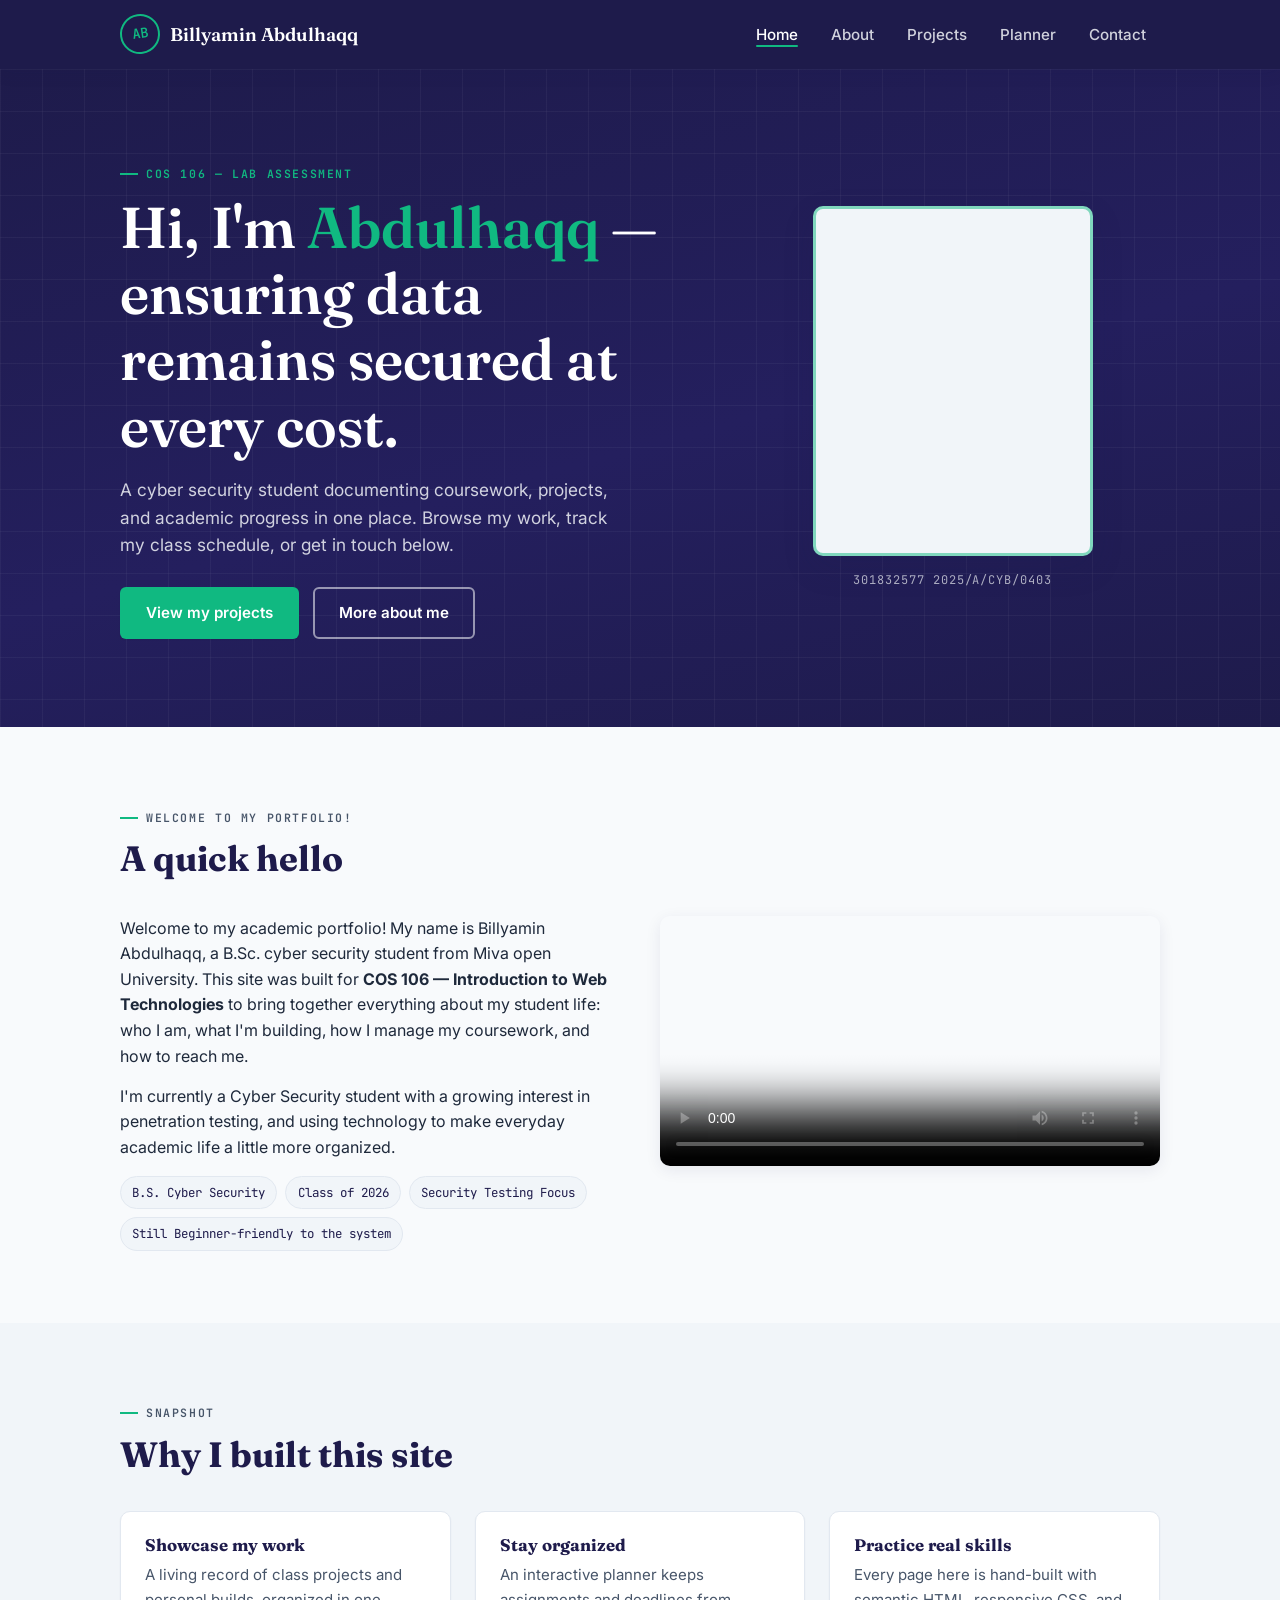
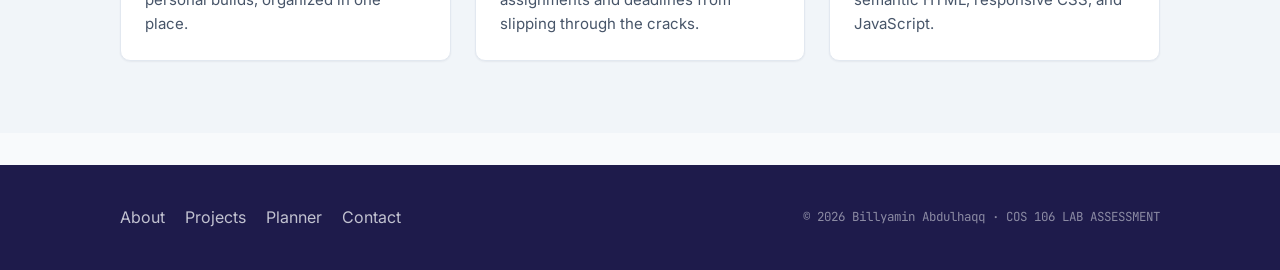
==== index.html @ 33c629e4 "Update index.html" ====
<!DOCTYPE html>
<html lang="en">
<head>
<meta charset="UTF-8">
<meta name="viewport" content="width=device-width, initial-scale=1.0">
<title>Billyamin Abdulhaqq — Student Portfolio</title>
<meta name="description" content="Student portfolio and academic hub for COS 106.">
<link rel="stylesheet" href="style.css">
</head>
<body>
<a class="skip-link" href="#main">Skip to main content</a>

<header class="site-header">
  <nav class="nav container" aria-label="Primary">
    <a href="index.html" class="brand">
      <span class="brand-mark" aria-hidden="true">AB</span>
      Billyamin Abdulhaqq
    </a>
    <button class="nav-toggle" aria-label="Toggle navigation menu" aria-expanded="false">☰</button>
    <ul class="nav-links">
      <li><a href="index.html" class="active" aria-current="page">Home</a></li>
      <li><a href="about.html">About</a></li>
      <li><a href="projects.html">Projects</a></li>
      <li><a href="planner.html">Planner</a></li>
      <li><a href="contact.html">Contact</a></li>
    </ul>
  </nav>
</header>

<main id="main">

  <section class="hero">
    <div class="container hero-inner">
      <div>
        <p class="eyebrow">COS 106 — LAB ASSESSMENT</p>
        <h1 class="hero-title">Hi, I'm <em>Abdulhaqq</em> — ensuring data remains secured at every cost.</h1>
        <p class="hero-lede">A cyber security student documenting coursework, projects, and academic progress in one place. Browse my work, track my class schedule, or get in touch below.</p>
        <div class="hero-actions">
          <a href="projects.html" class="btn btn-primary">View my projects</a>
          <a href="about.html" class="btn btn-outline">More about me</a>
        </div>
      </div>
      <div class="hero-portrait">
        <div class="portrait-frame" role="img" aria-label="Placeholder for student photograph">
            <img source="me.jpeg">
        </div>
        <p class="portrait-caption">301832577 2025/A/CYB/0403</p>
      </div>
    </div>
  </section>

  <section class="section">
    <div class="container">
      <div class="section-head">
        <p class="eyebrow">Welcome To My Portfolio!</p>
        <h2>A quick hello</h2>
      </div>
      <div class="bio-block">
        <div>
          <p>Welcome to my academic portfolio! My name is Billyamin Abdulhaqq, a B.Sc. cyber security student from Miva open University. This site was built for <strong>COS 106 — Introduction to Web Technologies</strong> to bring together everything about my student life: who I am, what I'm building, how I manage my coursework, and how to reach me.</p>
          <p>I'm currently a Cyber Security student with a growing interest in penetration testing, and using technology to make everyday academic life a little more organized.</p>
          <ul class="tag-list" aria-label="Quick facts">
            <li class="tag">B.S. Cyber Security</li>
            <li class="tag">Class of 2026</li>
            <li class="tag">Security Testing Focus</li>
            <li class="tag">Still Beginner-friendly to the system</li>
          </ul>
        </div>
        <div>
          <video controls style="width:100%;border-radius:var(--radius);box-shadow:var(--shadow-md);" preload="metadata" poster="images/video-poster.jpg">
  <source src="" type="video/mp4">
  Your browser doesn't support embedded video. You can <a href="media/intro.mp4">download the video</a> instead.
</video>
        </div>
      </div>
    </div>
  </section>

  <section class="section section-alt">
    <div class="container">
      <div class="section-head">
        <p class="eyebrow">Snapshot</p>
        <h2>Why I built this site</h2>
      </div>
      <div class="grid grid-3">
        <div class="card" style="padding:1.5rem;">
          <h3 style="font-size:1.05rem;margin-bottom:0.5rem;">Showcase my work</h3>
          <p style="color:var(--ink-soft);font-size:0.94rem;">A living record of class projects and personal builds, organized in one place.</p>
        </div>
        <div class="card" style="padding:1.5rem;">
          <h3 style="font-size:1.05rem;margin-bottom:0.5rem;">Stay organized</h3>
          <p style="color:var(--ink-soft);font-size:0.94rem;">An interactive planner keeps assignments and deadlines from slipping through the cracks.</p>
        </div>
        <div class="card" style="padding:1.5rem;">
          <h3 style="font-size:1.05rem;margin-bottom:0.5rem;">Practice real skills</h3>
          <p style="color:var(--ink-soft);font-size:0.94rem;">Every page here is hand-built with semantic HTML, responsive CSS, and JavaScript.</p>
        </div>
      </div>
    </div>
  </section>

</main>

<footer class="site-footer">
  <div class="container footer-inner">
    <nav class="footer-links" aria-label="Footer">
      <a href="about.html">About</a>
      <a href="projects.html">Projects</a>
      <a href="planner.html">Planner</a>
      <a href="contact.html">Contact</a>
    </nav>
    <p class="footer-note">&copy; 2026 Billyamin Abdulhaqq · COS 106 LAB ASSESSMENT</p>
  </div>
</footer>

<script src="script.js"></script>
</body>
</html>
---- style.css ----
@import url('https://fonts.googleapis.com/css2?family=Fraunces:opsz,wght@9..144,400;9..144,500;9..144,600;9..144,700&family=Inter:wght@400;500;600;700&family=JetBrains+Mono:wght@400;500;600&display=swap');

:root {
  --indigo: #1E1B4B;
  --indigo-soft: #322c7a;
  --sage: #10B981;
  --teal: #0D9488;
  --paper: #F8FAFC;
  --panel: #F1F5F9;
  --ink: #1E293B;
  --ink-soft: #475569;
  --line: #E2E8F0;
  --white: #FFFFFF;

  --font-display: 'Fraunces', Georgia, serif;
  --font-body: 'Inter', -apple-system, BlinkMacSystemFont, 'Segoe UI', sans-serif;
  --font-mono: 'JetBrains Mono', 'Courier New', monospace;

  --radius: 10px;
  --radius-sm: 6px;
  --shadow-sm: 0 1px 2px rgba(30, 27, 75, 0.06);
  --shadow-md: 0 4px 16px rgba(30, 27, 75, 0.08);
  --shadow-lg: 0 12px 32px rgba(30, 27, 75, 0.14);
  --transition: 200ms cubic-bezier(0.4, 0, 0.2, 1);
  --max-width: 1120px;
}

/* ---------- Reset ---------- */
*, *::before, *::after { box-sizing: border-box; margin: 0; padding: 0; }
html { scroll-behavior: smooth; }
body {
  font-family: var(--font-body);
  color: var(--ink);
  background: var(--paper);
  line-height: 1.6;
  -webkit-font-smoothing: antialiased;
}
img { max-width: 100%; display: block; }
a { color: inherit; text-decoration: none; }
ul, ol { list-style: none; }
button, input, textarea, select { font: inherit; color: inherit; }
h1, h2, h3, h4 { font-family: var(--font-display); line-height: 1.15; color: var(--indigo); }

@media (prefers-reduced-motion: reduce) {
  *, *::before, *::after {
    animation-duration: 0.01ms !important;
    animation-iteration-count: 1 !important;
    transition-duration: 0.01ms !important;
    scroll-behavior: auto !important;
  }
}

:focus-visible {
  outline: 3px solid var(--sage);
  outline-offset: 2px;
  border-radius: 3px;
}

.container {
  max-width: var(--max-width);
  margin-inline: auto;
  padding-inline: clamp(1.25rem, 4vw, 2.5rem);
}

.visually-hidden {
  position: absolute; width: 1px; height: 1px; overflow: hidden;
  clip: rect(0,0,0,0); white-space: nowrap; border: 0; padding: 0; margin: -1px;
}

/* ---------- Eyebrow / course-code labels (signature motif) ----------
   Every section is tagged like a catalog entry, e.g. "BIO — 01",
   echoing a course-catalog / transcript aesthetic throughout the site. */
.eyebrow {
  display: inline-flex;
  align-items: center;
  gap: 0.5rem;
  font-family: var(--font-mono);
  font-size: 0.72rem;
  letter-spacing: 0.14em;
  text-transform: uppercase;
  color: var(--teal);
  font-weight: 600;
  margin-bottom: 0.75rem;
}
.eyebrow::before {
  content: "";
  width: 18px;
  height: 2px;
  background: var(--sage);
  display: inline-block;
}

/* ---------- Skip link ---------- */
.skip-link {
  position: absolute;
  left: -999px;
  top: 0;
  background: var(--sage);
  color: var(--white);
  padding: 0.75rem 1.25rem;
  z-index: 200;
  border-radius: 0 0 var(--radius-sm) 0;
}
.skip-link:focus { left: 0; }

/* ---------- Header / Nav ---------- */
.site-header {
  position: sticky;
  top: 0;
  z-index: 100;
  background: var(--indigo);
  box-shadow: var(--shadow-md);
}
.nav {
  display: flex;
  align-items: center;
  justify-content: space-between;
  padding-block: 0.9rem;
}
.brand {
  display: flex;
  align-items: center;
  gap: 0.65rem;
  font-family: var(--font-display);
  color: var(--white);
  font-size: 1.15rem;
  font-weight: 600;
}
.brand-mark {
  width: 40px;
  height: 40px;
  border-radius: 50%;
  border: 2px solid var(--sage);
  display: grid;
  place-items: center;
  font-family: var(--font-mono);
  font-size: 0.85rem;
  color: var(--sage);
  transform: rotate(-8deg);
  flex-shrink: 0;
}
.nav-toggle {
  display: none;
  background: none;
  border: 1px solid rgba(248,250,252,0.35);
  border-radius: var(--radius-sm);
  color: var(--white);
  width: 42px;
  height: 38px;
  cursor: pointer;
  font-size: 1.1rem;
}
.nav-links {
  display: flex;
  gap: 0.25rem;
  align-items: center;
}
.nav-links a {
  color: rgba(248,250,252,0.82);
  font-weight: 500;
  font-size: 0.95rem;
  padding: 0.5rem 0.9rem;
  border-radius: var(--radius-sm);
  position: relative;
  transition: color var(--transition), background var(--transition);
}
.nav-links a:hover,
.nav-links a:focus-visible {
  color: var(--white);
  background: rgba(16, 185, 129, 0.16);
}
.nav-links a.active {
  color: var(--white);
}
.nav-links a.active::after {
  content: "";
  position: absolute;
  left: 0.9rem;
  right: 0.9rem;
  bottom: 0.28rem;
  height: 2px;
  background: var(--sage);
  border-radius: 2px;
}

/* ---------- Buttons ---------- */
.btn {
  display: inline-flex;
  align-items: center;
  gap: 0.5rem;
  font-weight: 600;
  font-size: 0.95rem;
  padding: 0.75rem 1.5rem;
  border-radius: var(--radius-sm);
  border: 2px solid transparent;
  cursor: pointer;
  transition: transform var(--transition), box-shadow var(--transition), background var(--transition), color var(--transition);
}
.btn:hover { transform: translateY(-2px); }
.btn:active { transform: translateY(0); }
.btn-primary {
  background: var(--sage);
  color: var(--white);
  box-shadow: var(--shadow-sm);
}
.btn-primary:hover { background: var(--teal); box-shadow: var(--shadow-md); }
.btn-outline {
  background: transparent;
  border-color: rgba(248,250,252,0.55);
  color: var(--white);
}
.btn-outline:hover { border-color: var(--sage); color: var(--sage); }
.btn-ghost {
  background: var(--panel);
  color: var(--indigo);
  border-color: var(--line);
}
.btn-ghost:hover { border-color: var(--sage); color: var(--teal); }
.btn-danger {
  background: transparent;
  border-color: #FCA5A5;
  color: #B91C1C;
  padding: 0.45rem 0.85rem;
  font-size: 0.85rem;
}
.btn-danger:hover { background: #FEF2F2; }

/* ---------- Hero ---------- */
.hero {
  background: linear-gradient(165deg, var(--indigo) 0%, #241f5e 55%, var(--indigo) 100%);
  color: var(--paper);
  position: relative;
  overflow: hidden;
}
.hero::before {
  content: "";
  position: absolute;
  inset: 0;
  background-image:
    linear-gradient(rgba(248,250,252,0.045) 1px, transparent 1px),
    linear-gradient(90deg, rgba(248,250,252,0.045) 1px, transparent 1px);
  background-size: 42px 42px;
  pointer-events: none;
}
.hero-inner {
  position: relative;
  display: grid;
  grid-template-columns: 1.15fr 0.85fr;
  gap: clamp(2rem, 5vw, 4rem);
  align-items: center;
  padding-block: clamp(3rem, 7vw, 5.5rem);
}
.hero .eyebrow { color: var(--sage); }
.hero-title {
  font-size: clamp(2.3rem, 5vw, 3.6rem);
  color: var(--white);
  font-weight: 600;
  margin-bottom: 1rem;
}
.hero-title em { color: var(--sage); font-style: normal; }
.hero-lede {
  font-size: 1.08rem;
  color: rgba(248,250,252,0.82);
  max-width: 46ch;
  margin-bottom: 1.75rem;
}
.hero-actions { display: flex; gap: 0.85rem; flex-wrap: wrap; }

.hero-portrait {
  justify-self: center;
  display: flex;
  flex-direction: column;
  align-items: center;
  gap: 0.9rem;
  animation: fade-up 700ms var(--transition) both;
}
.portrait-frame {
  width: min(280px, 70vw);
  aspect-ratio: 4 / 5;
  border-radius: var(--radius);
  background: var(--panel);
  border: 3px solid rgba(16,185,129,0.5);
  display: grid;
  place-items: center;
  color: var(--ink-soft);
  text-align: center;
  gap: 0.5rem;
  box-shadow: var(--shadow-lg);
  padding: 1rem;
}
.portrait-frame svg { width: 46%; opacity: 0.55; }
.portrait-caption {
  font-family: var(--font-mono);
  font-size: 0.75rem;
  letter-spacing: 0.08em;
  color: rgba(248,250,252,0.65);
  text-transform: uppercase;
}

@keyframes fade-up {
  from { opacity: 0; transform: translateY(14px); }
  to { opacity: 1; transform: translateY(0); }
}
.fade-in {
  animation: fade-up 600ms var(--transition) both;
}

/* ---------- Sections / cards ---------- */
main { display: block; }
.section {
  padding-block: clamp(3rem, 6vw, 4.5rem);
}
.section-alt { background: var(--panel); }
.section-head {
  max-width: 62ch;
  margin-bottom: 2.25rem;
}
.section-head h2 { font-size: clamp(1.6rem, 3vw, 2.2rem); }
.section-head p { color: var(--ink-soft); margin-top: 0.6rem; }

.card {
  background: var(--white);
  border: 1px solid var(--line);
  border-radius: var(--radius);
  box-shadow: var(--shadow-sm);
  transition: transform var(--transition), box-shadow var(--transition), border-color var(--transition);
}
.card:hover {
  transform: translateY(-4px);
  box-shadow: var(--shadow-md);
  border-color: rgba(16,185,129,0.4);
}

/* ---------- Grid utilities ---------- */
.grid { display: grid; gap: 1.5rem; }
.grid-2 { grid-template-columns: repeat(2, 1fr); }
.grid-3 { grid-template-columns: repeat(3, 1fr); }
.grid-4 { grid-template-columns: repeat(4, 1fr); }

/* ---------- Bio / About blocks ---------- */
.bio-block { display: grid; grid-template-columns: 1fr 1fr; gap: 2.5rem; align-items: start; }
.bio-block p + p { margin-top: 0.9rem; }
.tag-list { display: flex; flex-wrap: wrap; gap: 0.5rem; margin-top: 1rem; }
.tag {
  font-family: var(--font-mono);
  font-size: 0.78rem;
  padding: 0.35rem 0.7rem;
  background: var(--panel);
  border: 1px solid var(--line);
  border-radius: 999px;
  color: var(--indigo);
}
.check-list li, .bullet-list li {
  position: relative;
  padding-left: 1.5rem;
  margin-bottom: 0.55rem;
  color: var(--ink-soft);
}
.check-list li::before {
  content: "✓";
  position: absolute;
  left: 0;
  color: var(--sage);
  font-weight: 700;
}
.bullet-list li::before {
  content: "";
  position: absolute;
  left: 0;
  top: 0.55em;
  width: 6px;
  height: 6px;
  background: var(--teal);
  border-radius: 50%;
}

.skill-meter { margin-bottom: 1.1rem; }
.skill-meter .meter-label {
  display: flex;
  justify-content: space-between;
  font-size: 0.88rem;
  margin-bottom: 0.35rem;
  font-weight: 500;
}
.meter-track {
  height: 8px;
  border-radius: 999px;
  background: var(--line);
  overflow: hidden;
}
.meter-fill {
  height: 100%;
  background: linear-gradient(90deg, var(--teal), var(--sage));
  border-radius: 999px;
  width: 0;
  animation: fill-meter 1000ms var(--transition) forwards;
  animation-delay: 200ms;
}
@keyframes fill-meter { to { width: var(--pct); } }

/* ---------- Media placeholder (video/audio) ---------- */
.media-placeholder {
  background: var(--indigo);
  border-radius: var(--radius);
  color: var(--paper);
  display: grid;
  place-items: center;
  aspect-ratio: 16/9;
  position: relative;
  overflow: hidden;
}
.media-placeholder::before {
  content: "";
  position: absolute; inset: 0;
  background: radial-gradient(circle at 30% 20%, rgba(16,185,129,0.25), transparent 60%);
}
.media-placeholder .play-btn {
  position: relative;
  width: 64px; height: 64px;
  border-radius: 50%;
  background: var(--sage);
  display: grid; place-items: center;
  box-shadow: var(--shadow-lg);
  transition: transform var(--transition);
}
.media-placeholder:hover .play-btn { transform: scale(1.08); }
video, audio { width: 100%; border-radius: var(--radius); }

/* ---------- Table (schedule / grades / skills) ---------- */
.table-wrap {
  overflow-x: auto;
  border-radius: var(--radius);
  border: 1px solid var(--line);
  box-shadow: var(--shadow-sm);
}
table {
  width: 100%;
  border-collapse: collapse;
  background: var(--white);
  min-width: 560px;
}
caption {
  text-align: left;
  font-family: var(--font-mono);
  font-size: 0.75rem;
  letter-spacing: 0.08em;
  text-transform: uppercase;
  color: var(--ink-soft);
  padding: 0.85rem 1rem 0;
}
thead th {
  background: var(--indigo);
  color: var(--white);
  font-family: var(--font-mono);
  font-weight: 500;
  font-size: 0.8rem;
  letter-spacing: 0.05em;
  text-transform: uppercase;
  text-align: left;
  padding: 0.85rem 1rem;
}
tbody td {
  padding: 0.8rem 1rem;
  border-top: 1px solid var(--line);
  font-size: 0.94rem;
}
tbody tr:nth-child(even) { background: var(--panel); }
tbody tr:hover { background: rgba(16,185,129,0.08); }
.grade-a { color: var(--teal); font-weight: 600; }

/* ---------- Projects ---------- */
.project-card { overflow: hidden; display: flex; flex-direction: column; }
.project-thumb {
  aspect-ratio: 16/10;
  background: linear-gradient(135deg, var(--indigo), var(--indigo-soft));
  display: grid;
  place-items: center;
  color: rgba(248,250,252,0.7);
}
.project-thumb svg { width: 34%; opacity: 0.7; }
.project-body { padding: 1.5rem; display: flex; flex-direction: column; gap: 0.75rem; flex: 1; }
.project-body h3 { font-size: 1.15rem; }
.project-body p { color: var(--ink-soft); font-size: 0.95rem; flex: 1; }
.project-tags { display: flex; flex-wrap: wrap; gap: 0.4rem; }
.project-link {
  color: var(--teal);
  font-weight: 600;
  font-size: 0.92rem;
  display: inline-flex;
  align-items: center;
  gap: 0.35rem;
  transition: gap var(--transition), color var(--transition);
}
.project-link:hover { gap: 0.55rem; color: var(--sage); }

/* ---------- Planner ---------- */
.planner-panel {
  background: var(--white);
  border: 1px solid var(--line);
  border-radius: var(--radius);
  box-shadow: var(--shadow-md);
  padding: clamp(1.25rem, 3vw, 2rem);
}
.planner-form {
  display: grid;
  grid-template-columns: 1.6fr 1fr 1fr auto;
  gap: 0.75rem;
  margin-bottom: 1.5rem;
}
.field { display: flex; flex-direction: column; gap: 0.35rem; }
.field label {
  font-size: 0.78rem;
  font-weight: 600;
  color: var(--ink-soft);
  text-transform: uppercase;
  letter-spacing: 0.04em;
}
input, textarea, select {
  background: var(--panel);
  border: 1.5px solid var(--line);
  border-radius: var(--radius-sm);
  padding: 0.65rem 0.85rem;
  font-size: 0.95rem;
  transition: border-color var(--transition), background var(--transition);
}
input:focus, textarea:focus, select:focus {
  border-color: var(--sage);
  background: var(--white);
  outline: none;
}
.planner-stats {
  display: flex;
  gap: 1.5rem;
  flex-wrap: wrap;
  margin-bottom: 1.25rem;
  padding-bottom: 1.25rem;
  border-bottom: 1px dashed var(--line);
  font-family: var(--font-mono);
  font-size: 0.85rem;
  color: var(--ink-soft);
}
.planner-stats strong { color: var(--indigo); font-size: 1.1rem; display: block; font-family: var(--font-body); }
.planner-filters { display: flex; gap: 0.5rem; margin-bottom: 1rem; }
.filter-btn {
  font-size: 0.82rem;
  font-weight: 600;
  padding: 0.4rem 0.9rem;
  border-radius: 999px;
  border: 1.5px solid var(--line);
  background: var(--white);
  cursor: pointer;
  color: var(--ink-soft);
  transition: all var(--transition);
}
.filter-btn.active, .filter-btn:hover { border-color: var(--sage); color: var(--teal); background: rgba(16,185,129,0.08); }

#task-list { display: flex; flex-direction: column; gap: 0.6rem; }
.task-item {
  display: flex;
  align-items: center;
  gap: 0.85rem;
  padding: 0.85rem 1rem;
  background: var(--panel);
  border: 1px solid var(--line);
  border-radius: var(--radius-sm);
  animation: fade-up 350ms var(--transition) both;
}
.task-check {
  width: 22px; height: 22px;
  border-radius: 50%;
  border: 2px solid var(--sage);
  background: transparent;
  cursor: pointer;
  flex-shrink: 0;
  display: grid;
  place-items: center;
  color: transparent;
  font-size: 0.8rem;
  transition: all var(--transition);
}
.task-check:hover { background: rgba(16,185,129,0.15); }
.task-item.completed .task-check { background: var(--sage); color: var(--white); }
.task-main { flex: 1; min-width: 0; }
.task-title { font-weight: 500; }
.task-item.completed .task-title { text-decoration: line-through; color: var(--ink-soft); }
.task-meta { font-family: var(--font-mono); font-size: 0.75rem; color: var(--ink-soft); margin-top: 0.15rem; }
.task-priority {
  font-size: 0.7rem;
  font-family: var(--font-mono);
  padding: 0.2rem 0.55rem;
  border-radius: 999px;
  text-transform: uppercase;
  flex-shrink: 0;
}
.priority-high { background: #FEF2F2; color: #B91C1C; }
.priority-medium { background: #FFFBEB; color: #B45309; }
.priority-low { background: #ECFDF5; color: var(--teal); }
.task-delete {
  background: none;
  border: none;
  color: var(--ink-soft);
  cursor: pointer;
  font-size: 1.1rem;
  padding: 0.3rem;
  border-radius: 4px;
  flex-shrink: 0;
  transition: color var(--transition), background var(--transition);
}
.task-delete:hover { color: #B91C1C; background: #FEF2F2; }
.empty-state {
  text-align: center;
  padding: 2.5rem 1rem;
  color: var(--ink-soft);
}
.empty-state svg { width: 48px; margin: 0 auto 0.75rem; opacity: 0.4; }

/* ---------- Contact ---------- */
.contact-layout { display: grid; grid-template-columns: 1fr 1.3fr; gap: 2.5rem; }
.contact-form { display: flex; flex-direction: column; gap: 1.1rem; }
.form-row { display: flex; flex-direction: column; gap: 0.4rem; }
.form-row label { font-size: 0.85rem; font-weight: 600; }
.required-mark { color: var(--teal); }
.error-text {
  font-size: 0.8rem;
  color: #B91C1C;
  min-height: 1.1em;
}
input.invalid, textarea.invalid { border-color: #FCA5A5; background: #FEF2F2; }
.form-status {
  padding: 0.9rem 1.1rem;
  border-radius: var(--radius-sm);
  font-size: 0.9rem;
  font-weight: 500;
  display: none;
}
.form-status.show { display: block; animation: fade-up 300ms var(--transition) both; }
.form-status.success { background: #ECFDF5; color: #047857; border: 1px solid #A7F3D0; }
.form-status.error { background: #FEF2F2; color: #B91C1C; border: 1px solid #FCA5A5; }
.contact-info-list { display: flex; flex-direction: column; gap: 1.25rem; }
.contact-info-item { display: flex; gap: 0.9rem; align-items: flex-start; }
.contact-info-icon {
  width: 40px; height: 40px;
  border-radius: 50%;
  background: var(--indigo);
  color: var(--sage);
  display: grid; place-items: center;
  flex-shrink: 0;
}

/* ---------- Footer ---------- */
.site-footer {
  background: var(--indigo);
  color: rgba(248,250,252,0.75);
  padding-block: 2.5rem;
  margin-top: 2rem;
}
.footer-inner {
  display: flex;
  justify-content: space-between;
  align-items: center;
  flex-wrap: wrap;
  gap: 1rem;
}
.footer-links { display: flex; gap: 1.25rem; }
.footer-links a:hover { color: var(--sage); }
.footer-note { font-family: var(--font-mono); font-size: 0.78rem; color: rgba(248,250,252,0.5); }

/* ---------- Responsive ---------- */
@media (max-width: 900px) {
  .bio-block { grid-template-columns: 1fr; }
  .contact-layout { grid-template-columns: 1fr; }
  .hero-inner { grid-template-columns: 1fr; text-align: left; }
  .hero-portrait { justify-self: start; }
  .grid-4 { grid-template-columns: repeat(2, 1fr); }
  .grid-3 { grid-template-columns: repeat(2, 1fr); }
}

@media (max-width: 700px) {
  .nav-toggle { display: block; }
  .nav-links {
    position: absolute;
    top: 100%;
    left: 0;
    right: 0;
    background: var(--indigo);
    flex-direction: column;
    align-items: stretch;
    padding: 0.5rem 1.25rem 1rem;
    display: none;
    box-shadow: var(--shadow-md);
  }
  .nav-links.open { display: flex; }
  .nav-links a { padding: 0.75rem 0.5rem; }
  .planner-form { grid-template-columns: 1fr; }
  .grid-2, .grid-3, .grid-4 { grid-template-columns: 1fr; }
  .planner-stats { gap: 1rem; }
}

@media (max-width: 480px) {
  .hero-actions { flex-direction: column; }
  .btn { width: 100%; justify-content: center; }
}
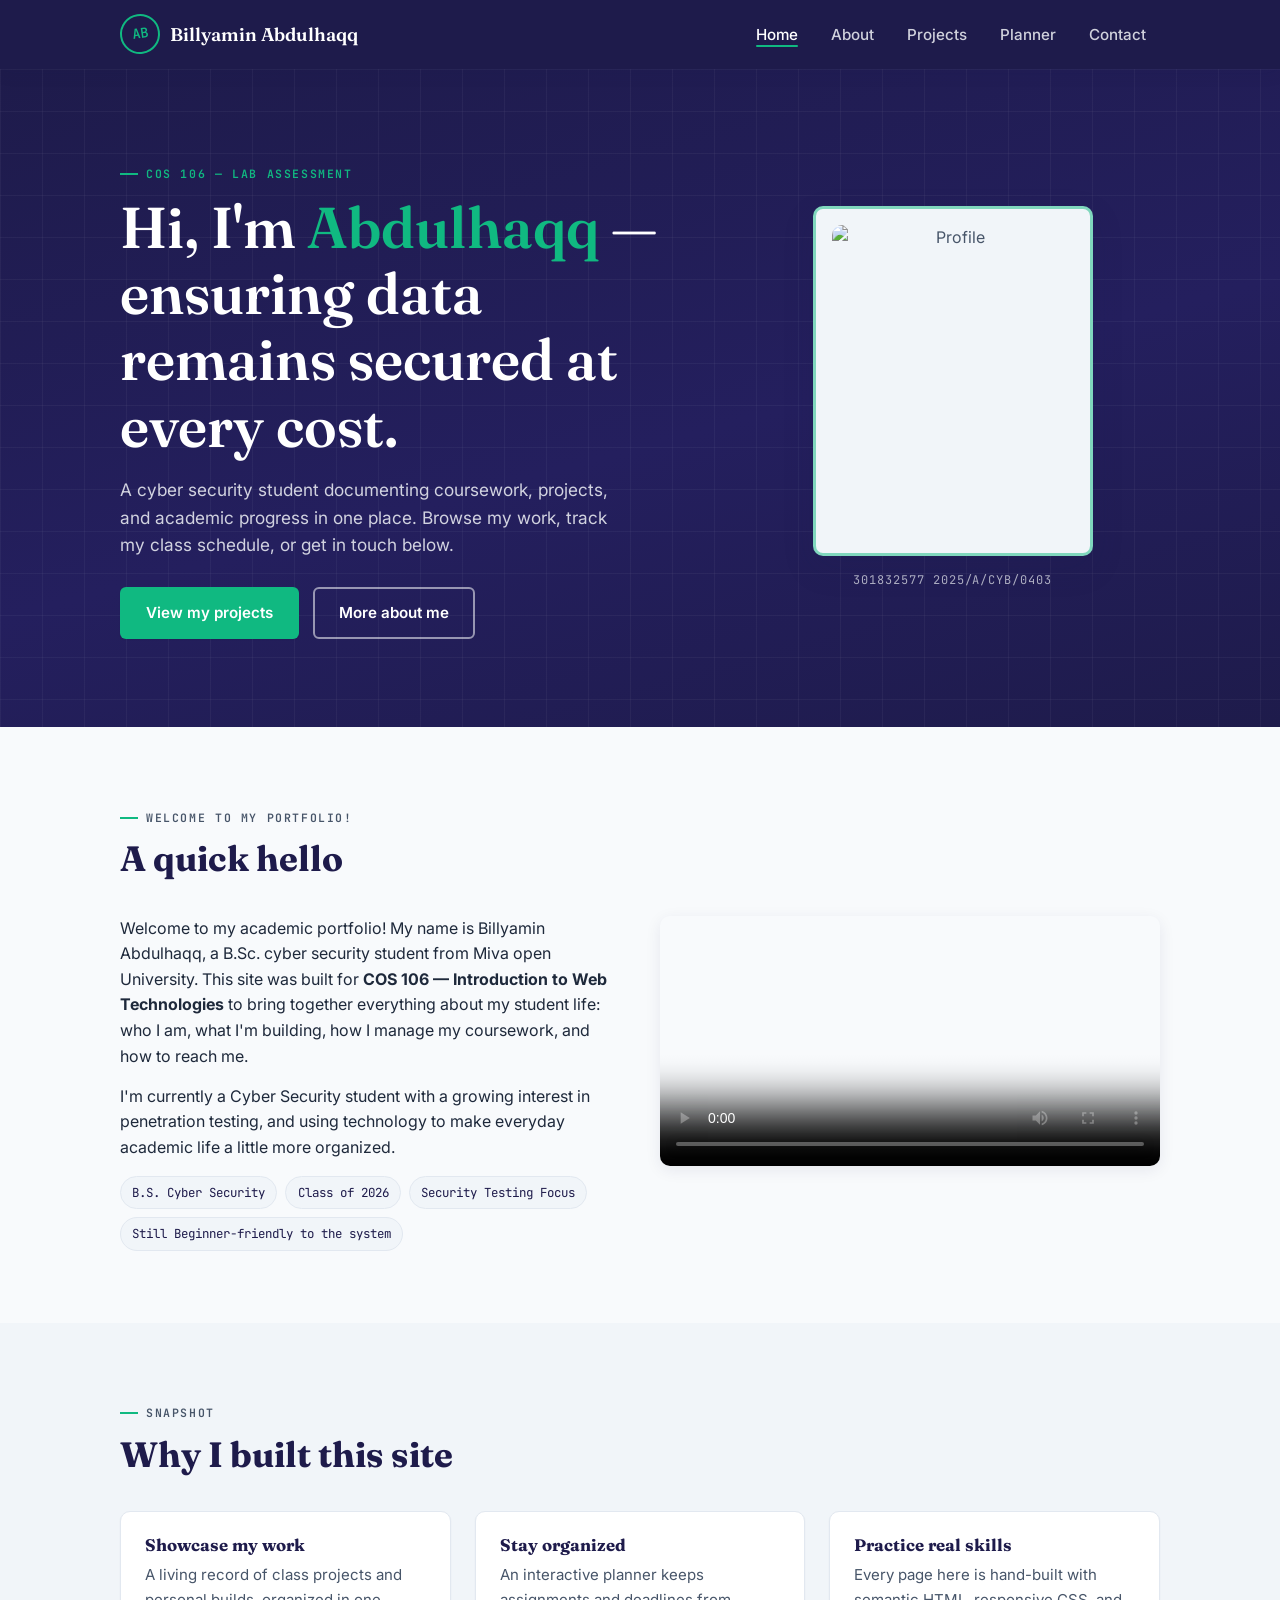
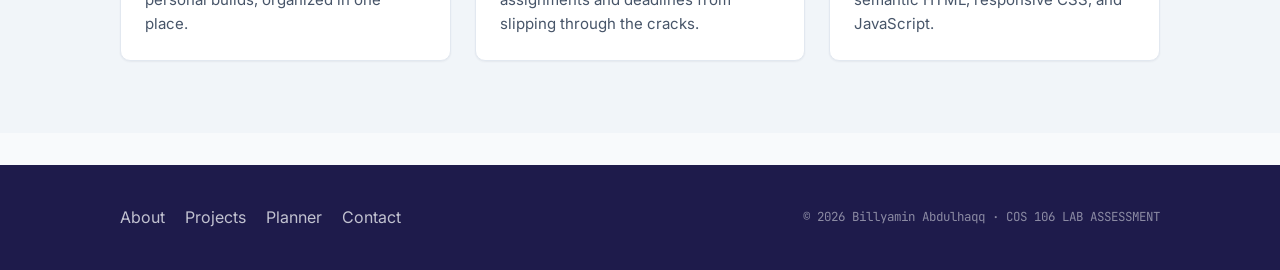
==== commit e3b4877d: "Update index.html" ====
--- a/index.html
+++ b/index.html
@@ -41,8 +41,8 @@
         </div>
       </div>
       <div class="hero-portrait">
-        <div class="portrait-frame" role="img" aria-label="Placeholder for student photograph">
-            <img source="me.jpeg">
+        <div class="portrait-frame">
+            <img source="LAB-assessment/me.jpeg" alt="Profile" style="width:100%;height:100%;object-fit:cover;border-radius:var(--radius);" >
         </div>
         <p class="portrait-caption">301832577 2025/A/CYB/0403</p>
       </div>
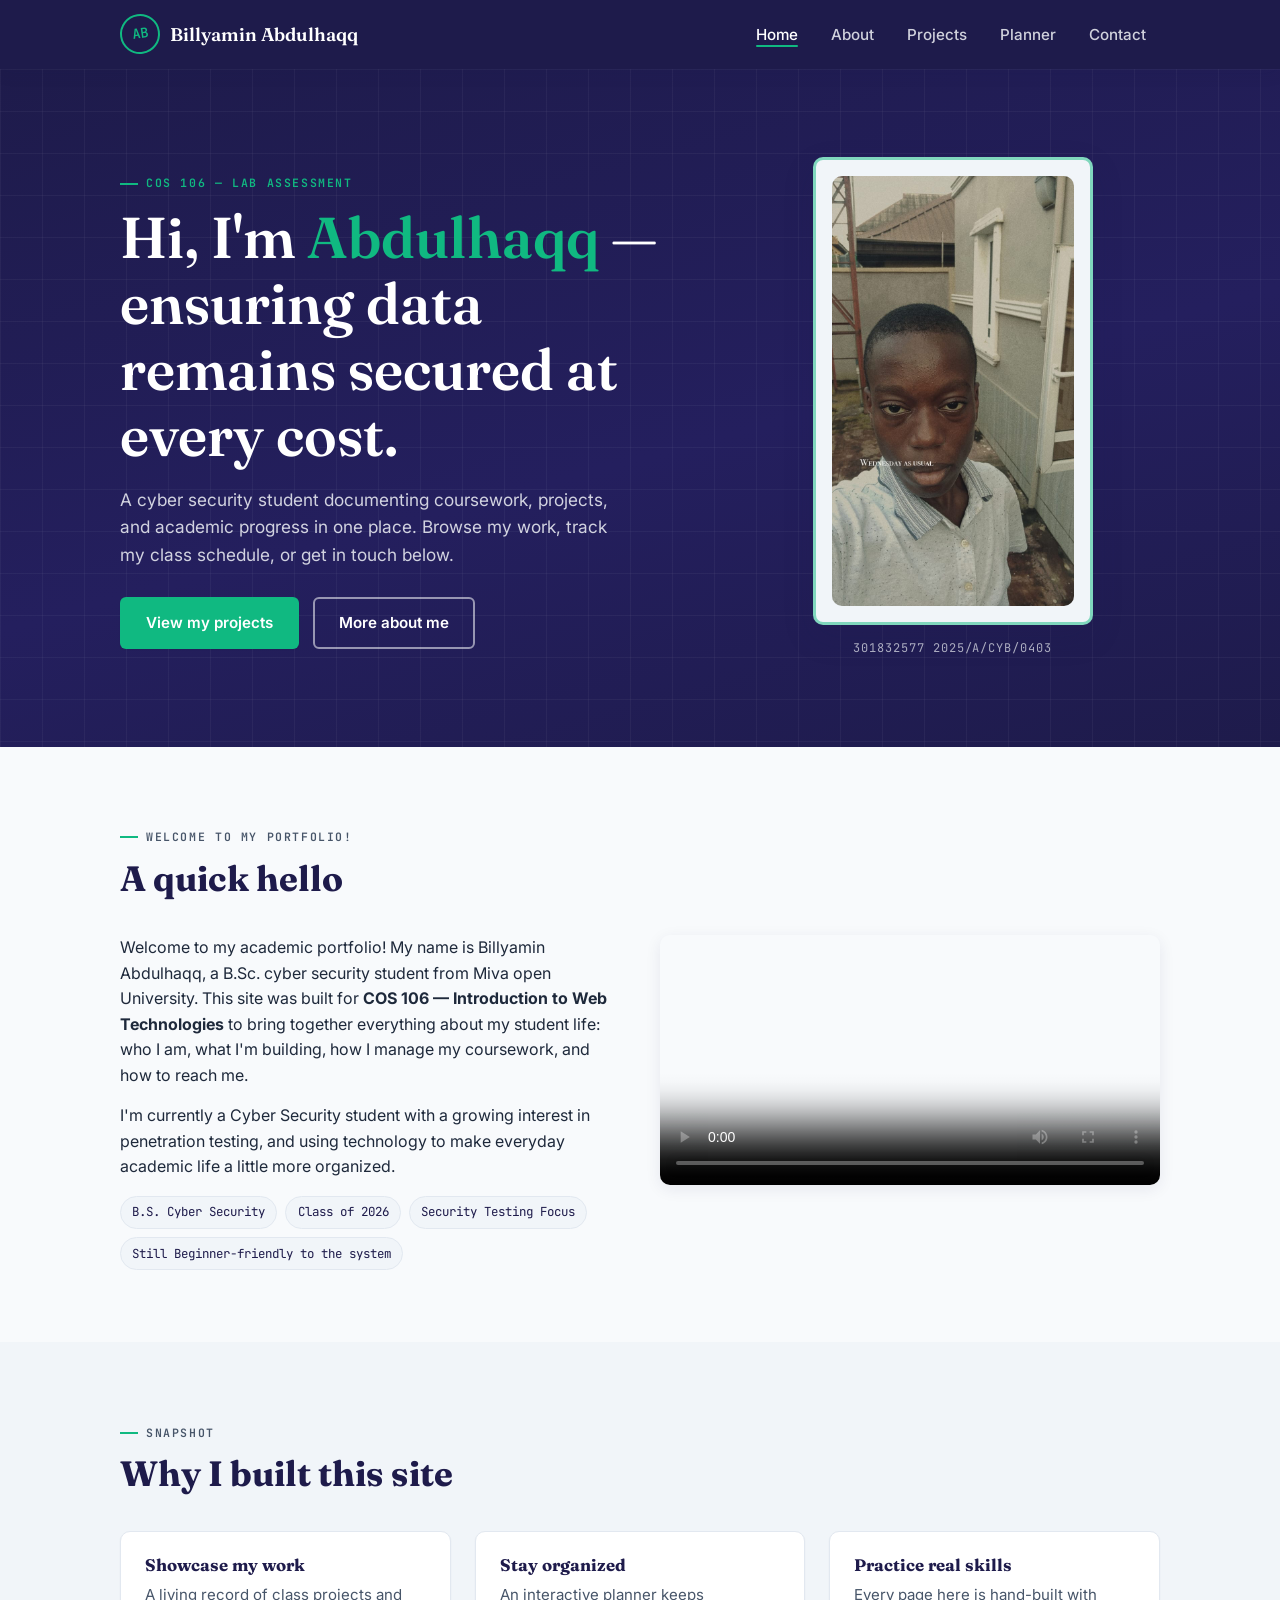
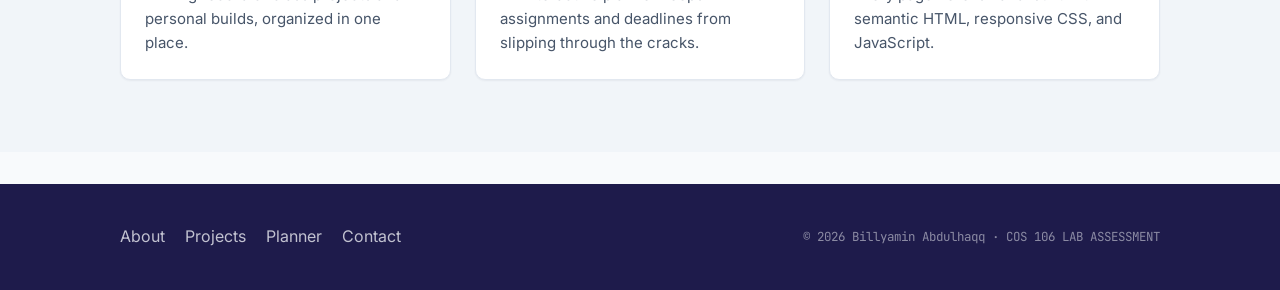
==== commit 67a5c6ae: "Update index.html" ====
--- a/index.html
+++ b/index.html
@@ -42,7 +42,7 @@
       </div>
       <div class="hero-portrait">
         <div class="portrait-frame">
-            <img source="LAB-assessment/me.jpeg" alt="Profile" style="width:100%;height:100%;object-fit:cover;border-radius:var(--radius);" >
+            <img src="image/him.jpeg" alt="Profile" style="width:100%;height:100%;object-fit:cover;border-radius:var(--radius);" >
         </div>
         <p class="portrait-caption">301832577 2025/A/CYB/0403</p>
       </div>
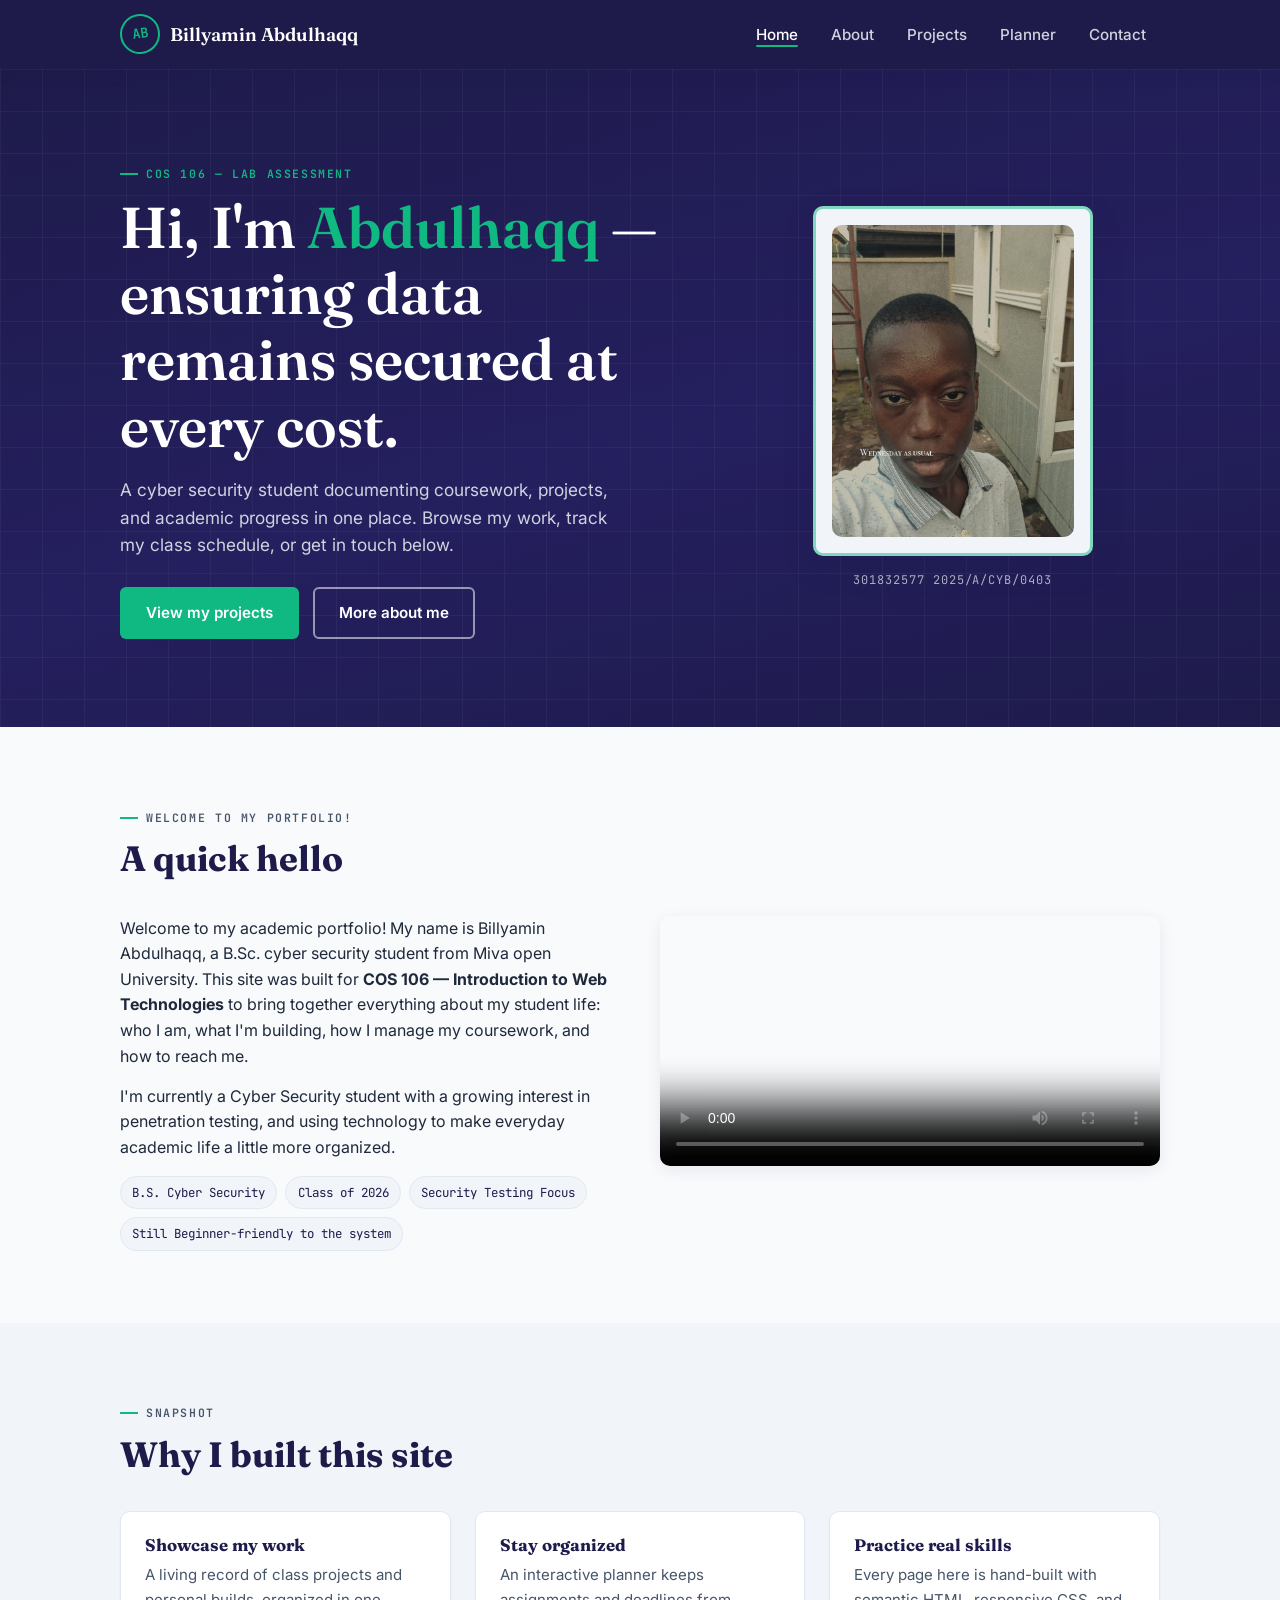
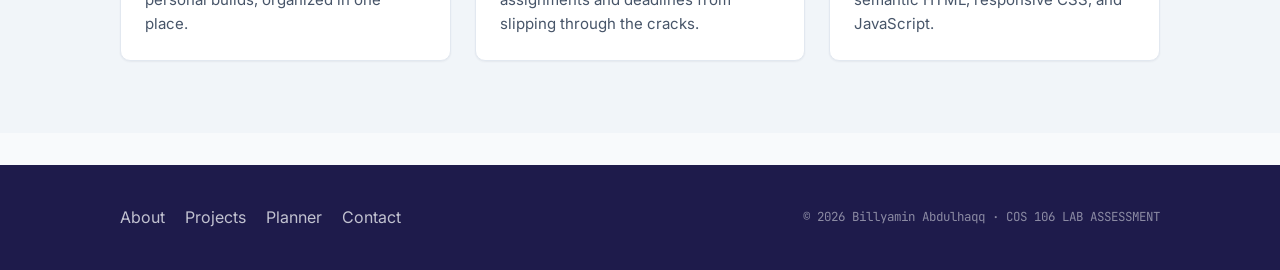
==== commit 31ddb664: "Update index.html" ====
--- a/index.html
+++ b/index.html
@@ -68,7 +68,7 @@
         </div>
         <div>
           <video controls style="width:100%;border-radius:var(--radius);box-shadow:var(--shadow-md);" preload="metadata" poster="images/video-poster.jpg">
-  <source src="" type="video/mp4">
+  <source src="media/ease.mp4" type="video/mp4">
   Your browser doesn't support embedded video. You can <a href="media/intro.mp4">download the video</a> instead.
 </video>
         </div>
--- a/style.css
+++ b/style.css
@@ -274,19 +274,25 @@
   gap: 0.9rem;
   animation: fade-up 700ms var(--transition) both;
 }
-.portrait-frame {
+.portrait-frame{
   width: min(280px, 70vw);
   aspect-ratio: 4 / 5;
   border-radius: var(--radius);
   background: var(--panel);
   border: 3px solid rgba(16,185,129,0.5);
-  display: grid;
+  display: flex;
   place-items: center;
   color: var(--ink-soft);
-  text-align: center;
   gap: 0.5rem;
   box-shadow: var(--shadow-lg);
   padding: 1rem;
+  overflow: hidden;
+}
+.portrait-frame img{
+  width: 120%;
+  height: 130%;
+  object-fit: cover;
+  object-position: center;
 }
 .portrait-frame svg { width: 46%; opacity: 0.55; }
 .portrait-caption {
